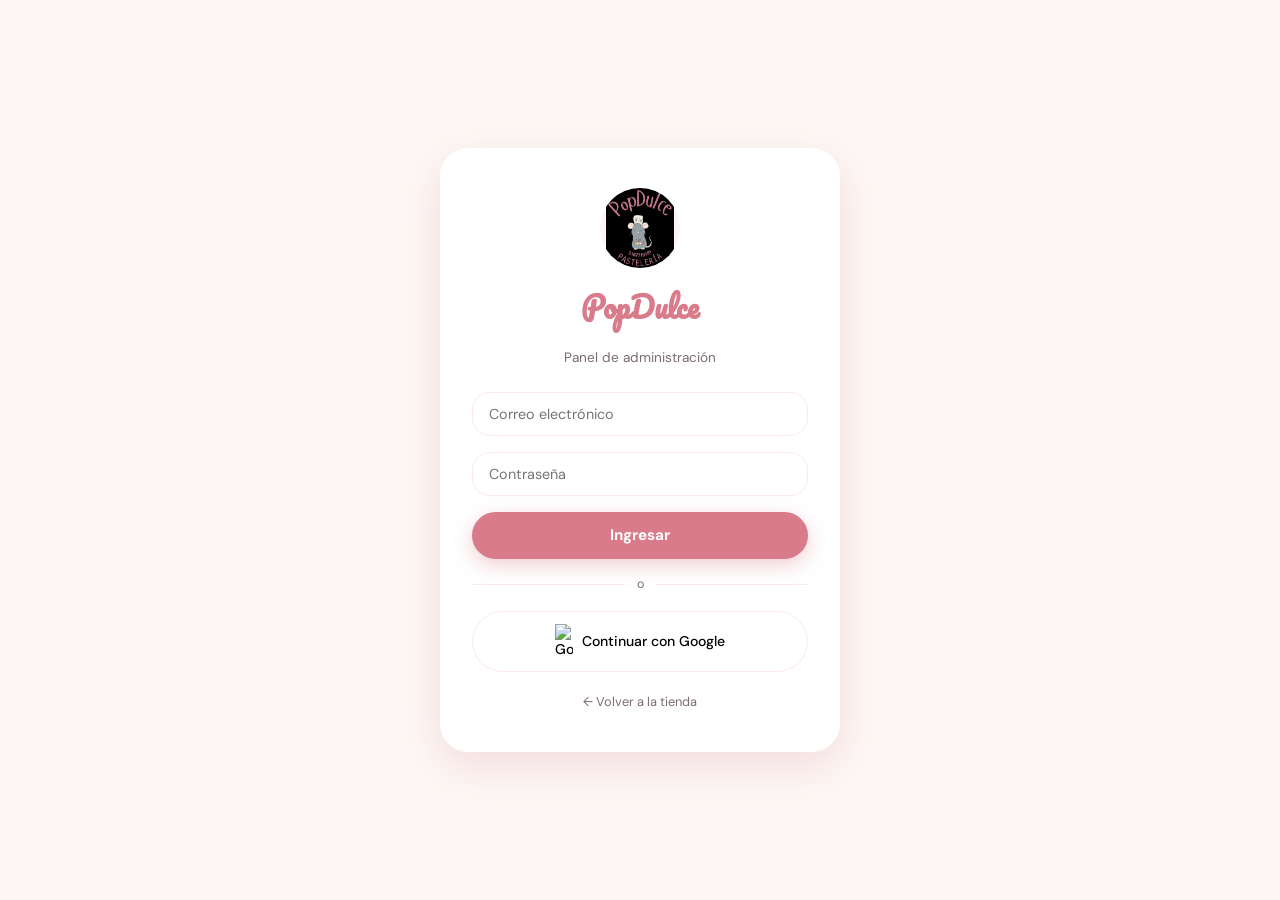
==== admin.html @ 3c5b5a9a "Add files via upload" ====
<!DOCTYPE html>
<html lang="es">
<head>
  <meta charset="UTF-8" />
  <meta name="viewport" content="width=device-width, initial-scale=1.0" />
  <title>PopDulce – Admin</title>
  <link rel="icon" type="image/png" href="assets/logo.png" />
  <link href="https://fonts.googleapis.com/css2?family=Playfair+Display:ital,wght@0,400;0,700;1,400&family=DM+Sans:wght@300;400;500;600&family=Pacifico&display=swap" rel="stylesheet" />
  <link rel="stylesheet" href="css/main.css" />
  <link rel="stylesheet" href="css/admin.css" />
</head>
<body class="admin-body">

  <!-- LOGIN -->
  <div id="loginGate" class="login-gate">
    <div class="login-card">
      <img src="assets/logo.png" alt="PopDulce" class="login-logo" onerror="this.style.display='none'" />
      <h1 class="login-title">PopDulce</h1>
      <p class="login-sub">Panel de administración</p>
      <div id="loginError" class="login-error" style="display:none"></div>
      <input type="email"    id="loginEmail" placeholder="Correo electrónico" class="login-input" />
      <input type="password" id="loginPass"  placeholder="Contraseña"         class="login-input" />
      <button class="btn-login" id="loginBtn">Ingresar</button>
      <div class="login-divider"><span>o</span></div>
      <button class="btn-google-login" id="googleLoginBtn">
        <img src="https://www.gstatic.com/firebasejs/ui/2.0.0/images/auth/google.svg" width="18" alt="Google" />
        Continuar con Google
      </button>
      <a href="index.html" class="login-back">← Volver a la tienda</a>
    </div>
  </div>

  <!-- DASHBOARD -->
  <div id="dashboard" class="dashboard" style="display:none">

    <!-- Mobile header -->
    <div class="admin-mobile-header">
      <span class="brand-text">PopDulce</span>
      <div style="display:flex;align-items:center;gap:.6rem">
        <span id="userInfoMobile" style="font-size:.68rem;color:rgba(255,255,255,.45)"></span>
        <button class="btn-menu-toggle" id="menuToggle">☰</button>
      </div>
    </div>

    <div class="sidebar-overlay" id="sidebarOverlay"></div>

    <!-- Sidebar -->
    <aside class="sidebar">
      <div class="sidebar-brand">
        <img src="assets/logo.png" alt="PopDulce" onerror="this.style.display='none'" />
        <span>PopDulce</span>
      </div>
      <nav class="sidebar-nav">
        <button class="nav-item active" data-panel="orders">
          <span class="nav-icon">📦</span> Pedidos
          <span class="badge-count" id="pendingBadge"></span>
        </button>
        <button class="nav-item" data-panel="products">
          <span class="nav-icon">🍰</span> Productos
        </button>
        <button class="nav-item" data-panel="stories">
          <span class="nav-icon">📸</span> Stories
        </button>
        <button class="nav-item" data-panel="analytics">
          <span class="nav-icon">📊</span> Estadísticas
        </button>
      </nav>
      <div class="sidebar-footer">
        <div class="user-info" id="userInfoSidebar"></div>
        <button class="btn-logout" id="logoutBtn">Cerrar sesión</button>
        <a href="index.html" style="font-size:.75rem;color:rgba(255,255,255,.3);padding:.3rem .5rem;display:block">← Ver tienda</a>
      </div>
    </aside>

    <!-- Content -->
    <main class="main-content">

      <!-- PEDIDOS -->
      <section class="panel" id="panel-orders">
        <div class="panel-header">
          <h2>Pedidos</h2>
          <select id="orderFilter" class="filter-select">
            <option value="pending">Pendientes</option>
            <option value="approved">Aprobados</option>
            <option value="rejected">Rechazados</option>
            <option value="all">Todos</option>
          </select>
        </div>
        <div id="ordersList" class="orders-list">
          <p class="loading-text">Cargando pedidos...</p>
        </div>
      </section>

      <!-- PRODUCTOS -->
      <section class="panel" id="panel-products" style="display:none">
        <div class="panel-header">
          <h2>Productos</h2>
          <button class="btn-panel-action" id="newProductBtn">+ Nuevo producto</button>
        </div>
        <div id="adminProductsList" class="admin-products-list">
          <p class="loading-text">Cargando productos...</p>
        </div>

        <!-- Product form -->
        <div class="product-form-overlay" id="productFormOverlay" style="display:none">
          <div class="product-form-modal">
            <h3 id="productFormTitle">Nuevo Producto</h3>
            <input type="hidden" id="editProductId" />
            <div class="form-grid">
              <div class="form-group">
                <label>Nombre *</label>
                <input type="text" id="fp-name" placeholder="Ej: Torta de Fresas" />
              </div>
              <div class="form-group">
                <label>Categoría *</label>
                <input type="text" id="fp-category" placeholder="Ej: Tortas"
                       list="categorySuggestions" autocomplete="off" />
                <datalist id="categorySuggestions"></datalist>
              </div>
              <div class="form-group">
                <label>Precio (COP) *</label>
                <input type="number" id="fp-price" placeholder="65000" />
              </div>
              <div class="form-group">
                <label>Precio original (tachado)</label>
                <input type="number" id="fp-original-price" placeholder="Opcional" />
              </div>
              <div class="form-group form-full">
                <label>Descripción</label>
                <textarea id="fp-description" rows="3" placeholder="Describe el producto..."></textarea>
              </div>
              <div class="form-group form-full">
                <label>URL de imagen (Drive, Imgur, Cloudinary…)</label>
                <input type="url" id="fp-image" placeholder="https://drive.google.com/file/d/..." />
                <small>Pega el enlace de Drive tal cual. La conversión es automática.</small>
              </div>
              <div class="form-group">
                <label>Emoji (sin imagen)</label>
                <input type="text" id="fp-emoji" placeholder="🎂" maxlength="4" />
              </div>
              <div class="form-group">
                <label>Insignia</label>
                <select id="fp-badge">
                  <option value="">Sin insignia</option>
                  <option value="New">Nuevo</option>
                  <option value="Popular">Popular</option>
                  <option value="Sale">Oferta</option>
                </select>
              </div>
              <div class="form-group">
                <label>Orden en catálogo</label>
                <input type="number" id="fp-order" placeholder="1" />
              </div>
              <div class="form-group" style="justify-content:flex-end">
                <label style="flex-direction:row;align-items:center;gap:.45rem;text-transform:none;letter-spacing:0">
                  <input type="checkbox" id="fp-active" checked />
                  Visible en catálogo
                </label>
              </div>
            </div>
            <div class="form-actions">
              <button class="btn-cancel" id="cancelProductForm">Cancelar</button>
              <button class="btn-save"   id="saveProductBtn">Guardar</button>
            </div>
          </div>
        </div>
      </section>

      <!-- STORIES -->
      <section class="panel" id="panel-stories" style="display:none">
        <div class="panel-header">
          <h2>Stories / Estados</h2>
          <button class="btn-panel-action" id="newStoryBtn">+ Nueva story</button>
        </div>
        <div id="adminStoriesList" class="admin-stories-list">
          <p class="loading-text">Cargando stories...</p>
        </div>

        <!-- Story form -->
        <div class="product-form-overlay" id="storyFormOverlay" style="display:none">
          <div class="product-form-modal">
            <h3 id="storyFormTitle">Nueva Story</h3>
            <input type="hidden" id="editStoryId" />
            <div class="form-grid">
              <div class="form-group">
                <label>Título</label>
                <input type="text" id="sf-title" placeholder="Oferta del día 🎂" />
              </div>
              <div class="form-group">
                <label>Tipo</label>
                <select id="sf-type">
                  <option value="image">Imagen</option>
                  <option value="video">Video</option>
                </select>
              </div>
              <div class="form-group form-full">
                <label>Caption</label>
                <textarea id="sf-caption" rows="2" placeholder="Texto que aparece en la story"></textarea>
              </div>
              <div class="form-group form-full">
                <label>URL de imagen / thumbnail</label>
                <input type="url" id="sf-thumbnail" placeholder="https://drive.google.com/file/d/..." />
              </div>
              <div class="form-group form-full">
                <label>URL de video (solo si tipo = video)</label>
                <input type="url" id="sf-video" placeholder="https://..." />
              </div>
              <div class="form-group">
                <label>Botón CTA – texto</label>
                <input type="text" id="sf-cta-text" placeholder="Ver más" />
              </div>
              <div class="form-group">
                <label>Botón CTA – URL</label>
                <input type="url" id="sf-cta-url" placeholder="https://..." />
              </div>
              <div class="form-group">
                <label>Emoji (sin imagen)</label>
                <input type="text" id="sf-emoji" placeholder="🎂" maxlength="4" />
              </div>
              <div class="form-group" style="justify-content:flex-end">
                <label style="flex-direction:row;align-items:center;gap:.45rem;text-transform:none;letter-spacing:0">
                  <input type="checkbox" id="sf-active" checked />
                  Activa
                </label>
              </div>
            </div>
            <div class="form-actions">
              <button class="btn-cancel" id="cancelStoryForm">Cancelar</button>
              <button class="btn-save"   id="saveStoryBtn">Guardar</button>
            </div>
          </div>
        </div>
      </section>

      <!-- ANALYTICS -->
      <section class="panel" id="panel-analytics" style="display:none">
        <div class="panel-header">
          <h2>Estadísticas</h2>
          <select id="analyticsMonth" class="filter-select"></select>
        </div>
        <div id="analyticsContent">
          <p class="loading-text">Selecciona el mes en el selector de arriba.</p>
        </div>
      </section>

    </main>
  </div>

  <!-- Firebase + admin -->
  <script type="module">
    import { initializeApp } from "https://www.gstatic.com/firebasejs/10.12.0/firebase-app.js";
    import { getFirestore }  from "https://www.gstatic.com/firebasejs/10.12.0/firebase-firestore.js";
    import { getAuth }       from "https://www.gstatic.com/firebasejs/10.12.0/firebase-auth.js";
    import FIREBASE_CONFIG   from './js/firebase-config.js';

    const app    = initializeApp(FIREBASE_CONFIG);
    window._db   = getFirestore(app);
    window._auth = getAuth(app);

    const { initAdmin } = await import('./js/admin.js');
    initAdmin();
  </script>
</body>
</html>
---- css/main.css ----
/* =====================================================
   PopDulce – main.css  (v2)
   ===================================================== */

@import url('https://fonts.googleapis.com/css2?family=Playfair+Display:ital,wght@0,400;0,700;1,400&family=DM+Sans:wght@300;400;500;600&family=Pacifico&display=swap');

:root {
  --rose:        #f2a7b0;
  --rose-deep:   #d97b8a;
  --rose-light:  #fce8ea;
  --rose-pale:   #fff4f5;
  --lavender:    #c5a3d4;
  --lavender-lt: #ede0f5;
  --cream:       #fdf8f5;
  --caramel:     #e8a87c;
  --mint:        #a8d8b9;
  --charcoal:    #2e2228;
  --warm-gray:   #7d6b72;
  --white:       #ffffff;

  --font-display: 'Playfair Display', serif;
  --font-fancy:   'Pacifico', cursive;
  --font-body:    'DM Sans', sans-serif;

  --radius-sm: 10px;
  --radius-md: 18px;
  --radius-lg: 28px;
  --radius-xl: 999px;

  --shadow-soft: 0 4px 20px rgba(210,120,140,.10);
  --shadow-card: 0 6px 28px rgba(58,46,53,.09);
  --shadow-pop:  0 14px 44px rgba(210,120,140,.22);

  --transition:        .22s cubic-bezier(.34,1.56,.64,1);
  --transition-smooth: .28s ease;
}

*, *::before, *::after { box-sizing:border-box; margin:0; padding:0; }
html { scroll-behavior:smooth; font-size:16px; }
body {
  font-family: var(--font-body);
  color: var(--charcoal);
  background: var(--cream);
  overflow-x: hidden;
  line-height: 1.6;
  min-height: 100vh;
}
img { max-width:100%; display:block; }
a   { text-decoration:none; color:inherit; }
button { cursor:pointer; border:none; background:none; font-family:inherit; }

/* ── BG blobs ── */
.bg-blobs { position:fixed; inset:0; pointer-events:none; z-index:0; overflow:hidden; }
.blob { position:absolute; border-radius:50%; filter:blur(90px); opacity:.3; }
.blob-1 { width:560px; height:560px; background:radial-gradient(circle,var(--rose-light),transparent 70%); top:-160px; right:-80px; animation:blobDrift 20s ease-in-out infinite alternate; }
.blob-2 { width:460px; height:460px; background:radial-gradient(circle,var(--lavender-lt),transparent 70%); bottom:60px; left:-120px; animation:blobDrift 26s ease-in-out infinite alternate-reverse; }
.blob-3 { width:320px; height:320px; background:radial-gradient(circle,#fde9cc,transparent 70%); top:50%; left:38%; animation:blobDrift 17s ease-in-out infinite alternate; }
@keyframes blobDrift {
  from { transform:translate(0,0) scale(1); }
  to   { transform:translate(40px,30px) scale(1.08); }
}

/* ── Header ── */
.site-header {
  position:sticky; top:0; z-index:100;
  background:rgba(253,248,245,.92);
  backdrop-filter:blur(18px);
  -webkit-backdrop-filter:blur(18px);
  border-bottom:1px solid rgba(242,167,176,.18);
}
.header-inner {
  max-width:1240px; margin:0 auto;
  padding:.7rem 2rem;
  display:flex; align-items:center; gap:2rem;
}
.logo-link { display:flex; align-items:center; gap:.55rem; flex-shrink:0; }
.logo-img  { width:42px; height:42px; object-fit:contain; border-radius:50%; background:var(--rose-pale); }
.logo-text { font-family:var(--font-fancy); font-size:1.35rem; color:var(--rose-deep); }
.main-nav  { display:flex; gap:1.8rem; margin-left:auto; }
.main-nav a {
  font-size:.88rem; font-weight:500; color:var(--warm-gray);
  transition:color var(--transition-smooth); position:relative; white-space:nowrap;
}
.main-nav a::after {
  content:''; position:absolute; bottom:-2px; left:0;
  width:0; height:2px; background:var(--rose-deep); border-radius:2px;
  transition:width var(--transition-smooth);
}
.main-nav a:hover { color:var(--rose-deep); }
.main-nav a:hover::after { width:100%; }

.header-actions { display:flex; align-items:center; gap:.7rem; }
.cart-btn {
  position:relative; width:40px; height:40px; border-radius:50%;
  background:var(--rose-pale); border:1.5px solid var(--rose);
  display:flex; align-items:center; justify-content:center;
  color:var(--rose-deep); transition:background var(--transition-smooth), transform var(--transition);
}
.cart-btn:hover { background:var(--rose); color:#fff; transform:scale(1.1); }
.cart-btn svg { width:17px; height:17px; }
.cart-count {
  position:absolute; top:-4px; right:-4px;
  background:var(--rose-deep); color:#fff;
  border-radius:50%; width:17px; height:17px;
  font-size:.6rem; font-weight:700;
  display:flex; align-items:center; justify-content:center;
  border:2px solid var(--cream);
}
.admin-link { font-size:1.05rem; opacity:.35; transition:opacity var(--transition-smooth); padding:.2rem; }
.admin-link:hover { opacity:1; }

.hamburger {
  display:none; flex-direction:column; gap:5px;
  width:36px; height:36px; align-items:center; justify-content:center;
  border-radius:var(--radius-sm); background:var(--rose-pale);
  transition:background var(--transition-smooth);
}
.hamburger:hover { background:var(--rose-light); }
.hamburger span { display:block; width:18px; height:2px; background:var(--rose-deep); border-radius:2px; transition:all .3s ease; }
.hamburger.open span:nth-child(1) { transform:translateY(7px) rotate(45deg); }
.hamburger.open span:nth-child(2) { opacity:0; }
.hamburger.open span:nth-child(3) { transform:translateY(-7px) rotate(-45deg); }

.mobile-nav {
  display:none; position:fixed; inset:0; top:68px;
  background:rgba(253,248,245,.98); backdrop-filter:blur(20px);
  z-index:99; flex-direction:column; padding:1.5rem; gap:.4rem;
  animation:slideDown .22s ease;
}
.mobile-nav.open { display:flex; }
@keyframes slideDown { from{opacity:0;transform:translateY(-8px)} to{opacity:1;transform:translateY(0)} }
.mobile-nav a {
  font-size:1.1rem; font-weight:500; color:var(--charcoal);
  padding:.9rem 1.1rem; border-radius:var(--radius-md);
  transition:background var(--transition-smooth),color var(--transition-smooth);
  border-bottom:1px solid var(--rose-pale);
}
.mobile-nav a:hover { background:var(--rose-pale); color:var(--rose-deep); }

/* ── Section header ── */
.section-header {
  display:flex; align-items:center; gap:1rem; flex-wrap:wrap;
  max-width:1240px; margin:0 auto 2rem; padding:0 2rem;
}
.section-header h2 { font-family:var(--font-display); font-size:clamp(1.5rem,3vw,2.1rem); color:var(--charcoal); }
.section-header h2 em { color:var(--rose-deep); font-style:italic; }

/* ── Buttons ── */
.btn-primary {
  display:inline-flex; align-items:center; gap:.45rem;
  padding:.8rem 2rem; background:var(--rose-deep); color:#fff;
  border-radius:var(--radius-xl); font-weight:600; font-size:.92rem;
  transition:transform var(--transition), box-shadow var(--transition-smooth);
  box-shadow:0 6px 20px rgba(217,123,138,.38);
}
.btn-primary:hover { transform:translateY(-3px) scale(1.02); box-shadow:0 10px 28px rgba(217,123,138,.48); }

.btn-whatsapp {
  display:inline-flex; align-items:center; gap:.55rem;
  padding:.8rem 1.9rem; background:#25D366; color:#fff;
  border-radius:var(--radius-xl); font-weight:600; font-size:.92rem;
  transition:transform var(--transition), box-shadow var(--transition-smooth);
  box-shadow:0 6px 20px rgba(37,211,102,.28);
}
.btn-whatsapp svg { width:19px; height:19px; }
.btn-whatsapp:hover { transform:translateY(-2px); box-shadow:0 10px 26px rgba(37,211,102,.42); }

/* ── Footer ── */
.site-footer { background:var(--charcoal); color:rgba(255,255,255,.65); padding:2.5rem 2rem; }
.footer-inner { max-width:1240px; margin:0 auto; text-align:center; display:flex; flex-direction:column; gap:.5rem; }
.footer-brand { font-family:var(--font-fancy); font-size:1.3rem; color:var(--rose); }
.footer-brand span { font-family:var(--font-body); font-size:.85rem; opacity:.55; margin-left:.4rem; font-weight:300; }
.footer-contact { font-size:.85rem; }
.footer-copy { font-size:.78rem; opacity:.45; }

/* ── Cart Drawer ── */
.cart-overlay {
  position:fixed; inset:0; background:rgba(46,34,40,.55);
  backdrop-filter:blur(4px); z-index:200;
  opacity:0; pointer-events:none; transition:opacity var(--transition-smooth);
}
.cart-overlay.active { opacity:1; pointer-events:auto; }
.cart-drawer {
  position:fixed; top:0; right:0; bottom:0;
  width:min(400px,96vw); background:var(--cream);
  z-index:201; display:flex; flex-direction:column;
  box-shadow:-8px 0 40px rgba(58,46,53,.18);
  transform:translateX(100%); transition:transform var(--transition-smooth);
}
.cart-drawer.open { transform:translateX(0); }
.cart-header {
  display:flex; align-items:center; justify-content:space-between;
  padding:1.3rem 1.4rem .9rem; border-bottom:1px solid var(--rose-light);
}
.cart-header h3 { font-family:var(--font-display); font-size:1.25rem; color:var(--charcoal); }
.cart-header button {
  width:30px; height:30px; border-radius:50%; background:var(--rose-pale);
  color:var(--warm-gray); font-size:.85rem;
  display:flex; align-items:center; justify-content:center;
  transition:background var(--transition-smooth);
}
.cart-header button:hover { background:var(--rose); color:#fff; }
.cart-body { flex:1; overflow-y:auto; padding:.9rem 1.4rem; display:flex; flex-direction:column; gap:.75rem; }
.cart-empty { text-align:center; color:var(--warm-gray); font-size:.88rem; margin-top:3rem; line-height:1.9; }
.cart-item {
  display:grid; grid-template-columns:50px 1fr auto; gap:.7rem; align-items:center;
  padding:.7rem; background:#fff; border-radius:var(--radius-md); box-shadow:var(--shadow-soft);
}
.cart-item-img { width:50px; height:50px; border-radius:var(--radius-sm); object-fit:cover; }
.cart-item-name  { font-weight:500; font-size:.87rem; line-height:1.3; }
.cart-item-qty   { font-size:.78rem; color:var(--warm-gray); margin-top:2px; }
.cart-item-price { font-weight:700; color:var(--rose-deep); font-size:.92rem; }
.cart-footer { padding:1rem 1.4rem 1.5rem; border-top:1px solid var(--rose-light); }
.cart-total { font-size:.95rem; color:var(--warm-gray); margin-bottom:.9rem; text-align:right; }
.cart-total strong { font-family:var(--font-display); font-size:1.35rem; color:var(--rose-deep); margin-left:.4rem; }
.client-form { display:flex; flex-direction:column; gap:.55rem; margin-bottom:.9rem; }
.client-form input {
  width:100%; padding:.7rem 1rem;
  border:1.5px solid var(--rose-light); border-radius:var(--radius-md);
  font-family:var(--font-body); font-size:.88rem;
  background:#fff; color:var(--charcoal);
  outline:none; transition:border-color var(--transition-smooth);
}
.client-form input:focus { border-color:var(--rose-deep); }
.btn-order {
  width:100%; padding:.88rem; background:#25D366; color:#fff;
  border-radius:var(--radius-xl); font-weight:700; font-size:.92rem;
  display:flex; align-items:center; justify-content:center; gap:.45rem;
  transition:transform var(--transition), box-shadow var(--transition-smooth);
  box-shadow:0 6px 20px rgba(37,211,102,.28);
}
.btn-order:hover { transform:translateY(-2px); box-shadow:0 10px 26px rgba(37,211,102,.42); }

/* ── Story modal ── */
.story-modal {
  position:fixed; inset:0; background:rgba(16,8,12,.96); z-index:300;
  display:flex; align-items:center; justify-content:center;
}
.story-progress-bar {
  position:absolute; top:14px; left:50%; transform:translateX(-50%);
  width:min(400px,90vw); height:3px;
  background:rgba(255,255,255,.22); border-radius:3px; overflow:hidden;
}
@keyframes storyProgress { from{width:0%} to{width:100%} }
.story-close {
  position:absolute; top:1rem; right:1rem;
  color:#fff; font-size:1.3rem; width:34px; height:34px; border-radius:50%;
  background:rgba(255,255,255,.14); display:flex; align-items:center; justify-content:center;
  transition:background var(--transition-smooth); z-index:2;
}
.story-close:hover { background:rgba(255,255,255,.28); }
.story-content { width:min(380px,90vw); max-height:85vh; border-radius:var(--radius-lg); overflow:hidden; position:relative; }
.story-content img { width:100%; height:85vh; object-fit:cover; }
.story-caption {
  position:absolute; bottom:0; left:0; right:0;
  padding:2rem 1.4rem 1.4rem;
  background:linear-gradient(transparent,rgba(0,0,0,.68));
  color:#fff;
}
.story-caption h4 { font-size:.98rem; font-weight:600; }
.story-caption p  { font-size:.83rem; opacity:.84; margin-top:.2rem; }
.story-prev,.story-next {
  position:absolute; top:50%; transform:translateY(-50%);
  color:#fff; font-size:2.4rem; padding:.9rem; opacity:.55;
  transition:opacity var(--transition-smooth); z-index:2;
}
.story-prev { left:.5rem; }
.story-next { right:.5rem; }
.story-prev:hover,.story-next:hover { opacity:1; }

/* ── Product modal ── */
.product-modal-overlay {
  position:fixed; inset:0; background:rgba(46,34,40,.58);
  backdrop-filter:blur(8px); z-index:250;
  display:flex; align-items:center; justify-content:center; padding:1rem;
}
.product-modal {
  background:#fff; border-radius:var(--radius-lg);
  width:min(700px,100%); max-height:90vh; overflow-y:auto;
  display:grid; grid-template-columns:1fr 1fr;
  position:relative; box-shadow:var(--shadow-pop);
}
.modal-close {
  position:absolute; top:.9rem; right:.9rem;
  width:32px; height:32px; border-radius:50%;
  background:var(--rose-pale); color:var(--warm-gray); font-size:.82rem;
  display:flex; align-items:center; justify-content:center; z-index:2;
  transition:background var(--transition-smooth);
}
.modal-close:hover { background:var(--rose); color:#fff; }
.modal-img-wrap {
  border-radius:var(--radius-lg) 0 0 var(--radius-lg); overflow:hidden;
  min-height:300px; background:var(--rose-pale);
  display:flex; align-items:center; justify-content:center; font-size:5rem;
}
.modal-img-wrap img { width:100%; height:100%; object-fit:cover; }
.modal-info { padding:1.8rem; display:flex; flex-direction:column; gap:.75rem; justify-content:center; }
.modal-cat { font-size:.72rem; text-transform:uppercase; letter-spacing:.12em; color:var(--rose-deep); font-weight:600; }
.modal-info h2 { font-family:var(--font-display); font-size:1.45rem; line-height:1.2; }
.modal-info p  { font-size:.88rem; color:var(--warm-gray); line-height:1.6; }
.modal-price-row { display:flex; align-items:center; gap:1.2rem; margin-top:.4rem; flex-wrap:wrap; }
.modal-price { font-family:var(--font-display); font-size:1.55rem; font-weight:700; color:var(--rose-deep); }
.modal-qty {
  display:flex; align-items:center; gap:.55rem;
  background:var(--rose-pale); border-radius:var(--radius-xl); padding:.28rem .55rem;
}
.qty-btn {
  width:26px; height:26px; border-radius:50%;
  background:var(--rose); color:#fff; font-size:1rem; font-weight:700;
  display:flex; align-items:center; justify-content:center;
  transition:background var(--transition-smooth);
}
.qty-btn:hover { background:var(--rose-deep); }
#qtyVal { font-weight:700; min-width:22px; text-align:center; }
.btn-add-cart {
  margin-top:auto; padding:.82rem;
  background:var(--rose-deep); color:#fff;
  border-radius:var(--radius-xl); font-weight:600; font-size:.92rem;
  transition:transform var(--transition), box-shadow var(--transition-smooth);
  box-shadow:0 6px 20px rgba(217,123,138,.38);
}
.btn-add-cart:hover { transform:translateY(-2px); box-shadow:var(--shadow-pop); }

/* ── Responsive ── */
@media (max-width:768px) {
  .main-nav { display:none; }
  .hamburger { display:flex; }
  .header-inner { padding:.7rem 1.2rem; gap:.6rem; }
  .product-modal { grid-template-columns:1fr; }
  .modal-img-wrap { border-radius:var(--radius-lg) var(--radius-lg) 0 0; min-height:200px; max-height:240px; }
}
@media (max-width:480px) {
  .logo-text { font-size:1.1rem; }
  .logo-img  { width:34px; height:34px; }
}
.visually-hidden { position:absolute; width:1px; height:1px; overflow:hidden; clip:rect(0,0,0,0); white-space:nowrap; }
---- css/admin.css ----
/* =====================================================
   PopDulce – admin.css  (v2)
   ===================================================== */

/* ── Admin body layout ── */
.admin-body { background:var(--cream); overflow-x:hidden; }

/* ── Login gate ── */
.login-gate {
  min-height:100vh; display:flex; align-items:center; justify-content:center;
  padding:1.5rem; background:var(--cream);
}
.login-card {
  background:#fff; border-radius:var(--radius-lg); padding:2.5rem 2rem;
  width:100%; max-width:400px; box-shadow:var(--shadow-pop);
  display:flex; flex-direction:column; align-items:center; gap:1rem;
}
.login-logo { width:80px; height:80px; object-fit:contain; border-radius:50%; background:var(--rose-pale); }
.login-title { font-family:var(--font-fancy); font-size:1.8rem; color:var(--rose-deep); margin-bottom:.1rem; }
.login-sub   { font-size:.85rem; color:var(--warm-gray); margin-bottom:.4rem; }
.login-error { width:100%; padding:.7rem 1rem; background:#fff0f0; color:#c0392b; border-radius:var(--radius-sm); font-size:.83rem; text-align:center; border:1px solid #f5c6c6; }
.login-input {
  width:100%; padding:.75rem 1rem;
  border:1.5px solid var(--rose-light); border-radius:var(--radius-md);
  font-family:var(--font-body); font-size:.9rem;
  background:#fff; color:var(--charcoal); outline:none;
  transition:border-color var(--transition-smooth);
}
.login-input:focus { border-color:var(--rose-deep); }
.btn-login {
  width:100%; padding:.85rem;
  background:var(--rose-deep); color:#fff;
  border-radius:var(--radius-xl); font-weight:700; font-size:.95rem;
  transition:transform var(--transition), box-shadow var(--transition-smooth);
  box-shadow:0 6px 20px rgba(217,123,138,.38);
}
.btn-login:hover { transform:translateY(-2px); box-shadow:0 10px 26px rgba(217,123,138,.48); }
.btn-login:disabled { opacity:.6; transform:none; }
.login-divider { display:flex; align-items:center; gap:.75rem; width:100%; }
.login-divider::before,.login-divider::after { content:''; flex:1; height:1px; background:var(--rose-light); }
.login-divider span { font-size:.78rem; color:var(--warm-gray); }
.btn-google-login {
  width:100%; padding:.78rem; background:#fff;
  border:1.5px solid var(--rose-light); border-radius:var(--radius-xl);
  font-size:.88rem; font-weight:500; display:flex; align-items:center; justify-content:center; gap:.6rem;
  transition:border-color var(--transition-smooth), box-shadow var(--transition-smooth);
}
.btn-google-login:hover { border-color:var(--rose); box-shadow:var(--shadow-soft); }
.btn-google-login:disabled { opacity:.6; }
.login-back { font-size:.8rem; color:var(--warm-gray); margin-top:.25rem; }
.login-back:hover { color:var(--rose-deep); }

/* ── Dashboard layout ── */
.dashboard { display:grid; grid-template-columns:240px 1fr; min-height:100vh; }

.admin-mobile-header {
  display:none; position:fixed; top:0; left:0; right:0; z-index:50;
  background:var(--charcoal); padding:.75rem 1.2rem;
  flex-direction:row; align-items:center; justify-content:space-between;
}
.brand-text { font-family:var(--font-fancy); font-size:1.2rem; color:var(--rose); }
.btn-menu-toggle {
  width:34px; height:34px; border-radius:var(--radius-sm);
  background:rgba(255,255,255,.12); color:#fff; font-size:1.1rem;
  display:flex; align-items:center; justify-content:center;
  transition:background var(--transition-smooth);
}
.btn-menu-toggle:hover { background:rgba(255,255,255,.22); }

.sidebar-overlay {
  display:none; position:fixed; inset:0; z-index:59;
  background:rgba(0,0,0,.5); backdrop-filter:blur(2px);
}
.sidebar-overlay.visible { display:block; }

/* ── Sidebar ── */
.sidebar {
  position:sticky; top:0; height:100vh; overflow-y:auto;
  background:var(--charcoal); display:flex; flex-direction:column;
  padding:0; z-index:60;
}
.sidebar-brand {
  display:flex; align-items:center; gap:.65rem;
  padding:1.4rem 1.4rem 1rem;
  border-bottom:1px solid rgba(255,255,255,.07);
}
.sidebar-brand img { width:36px; height:36px; border-radius:50%; object-fit:contain; background:var(--rose-pale); }
.sidebar-brand span { font-family:var(--font-fancy); font-size:1.15rem; color:var(--rose); }

.sidebar-nav { flex:1; padding:.6rem .8rem; display:flex; flex-direction:column; gap:.25rem; }
.nav-item {
  display:flex; align-items:center; gap:.65rem;
  padding:.7rem .9rem; border-radius:var(--radius-md);
  color:rgba(255,255,255,.55); font-size:.88rem; font-weight:500;
  transition:background var(--transition-smooth), color var(--transition-smooth);
  position:relative; text-align:left;
}
.nav-item:hover { background:rgba(255,255,255,.06); color:rgba(255,255,255,.85); }
.nav-item.active { background:rgba(242,167,176,.18); color:#fff; }
.nav-item .nav-icon { font-size:1rem; width:20px; text-align:center; }
.badge-count {
  margin-left:auto; background:var(--rose-deep); color:#fff;
  font-size:.65rem; font-weight:700; padding:.15rem .5rem;
  border-radius:12px; min-width:20px; text-align:center;
}

.sidebar-footer { padding:.8rem; border-top:1px solid rgba(255,255,255,.07); display:flex; flex-direction:column; gap:.5rem; }
.user-info { font-size:.72rem; color:rgba(255,255,255,.35); padding:0 .5rem; word-break:break-all; }
.btn-logout {
  padding:.6rem; border-radius:var(--radius-md);
  background:rgba(255,255,255,.06); color:rgba(255,255,255,.55); font-size:.82rem;
  transition:background var(--transition-smooth), color var(--transition-smooth);
}
.btn-logout:hover { background:rgba(255,80,80,.18); color:#ff8080; }

/* ── Main content ── */
.main-content { padding:2rem; overflow-y:auto; background:var(--cream); }

.panel { animation:heroFadeIn .3s ease both; }
.panel-header {
  display:flex; align-items:center; justify-content:space-between;
  flex-wrap:wrap; gap:.75rem; margin-bottom:1.5rem;
}
.panel-header h2 { font-family:var(--font-display); font-size:1.45rem; color:var(--charcoal); }
.filter-select {
  padding:.5rem .9rem; border:1.5px solid var(--rose-light);
  border-radius:var(--radius-xl); font-family:var(--font-body); font-size:.83rem;
  background:#fff; color:var(--charcoal); outline:none; cursor:pointer;
  transition:border-color var(--transition-smooth);
}
.filter-select:focus { border-color:var(--rose-deep); }
.btn-panel-action {
  padding:.55rem 1.2rem; background:var(--rose-deep); color:#fff;
  border-radius:var(--radius-xl); font-size:.85rem; font-weight:600;
  transition:transform var(--transition), box-shadow var(--transition-smooth);
  box-shadow:0 4px 14px rgba(217,123,138,.32);
}
.btn-panel-action:hover { transform:translateY(-2px); box-shadow:0 8px 20px rgba(217,123,138,.42); }

.loading-text { color:var(--warm-gray); font-size:.9rem; padding:1.5rem 0; }

/* ── Orders ── */
.orders-list { display:flex; flex-direction:column; gap:1rem; }
.order-card {
  background:#fff; border-radius:var(--radius-lg); padding:1.3rem 1.4rem;
  box-shadow:var(--shadow-card); border-left:4px solid var(--rose-light);
  transition:box-shadow var(--transition-smooth);
}
.order-card.pending  { border-left-color:#f0ad4e; }
.order-card.approved { border-left-color:var(--mint); }
.order-card.rejected { border-left-color:#e74c3c; }
.order-top { display:flex; align-items:flex-start; justify-content:space-between; flex-wrap:wrap; gap:.75rem; margin-bottom:.9rem; }
.order-client h4 { font-weight:600; font-size:.95rem; color:var(--charcoal); }
.order-client p  { font-size:.82rem; color:var(--warm-gray); margin-top:.15rem; }
.order-meta      { display:flex; flex-direction:column; align-items:flex-end; gap:.3rem; }
.order-status {
  display:inline-block; padding:.22rem .75rem; border-radius:20px;
  font-size:.7rem; font-weight:700; text-transform:uppercase; letter-spacing:.06em;
}
.status-pending  { background:#fff3cd; color:#856404; }
.status-approved { background:#d4edda; color:#155724; }
.status-rejected { background:#f8d7da; color:#721c24; }
.order-date { font-size:.73rem; color:var(--warm-gray); }
.order-items { font-size:.83rem; color:var(--warm-gray); margin-bottom:.9rem; line-height:1.7; }
.order-total { font-family:var(--font-display); font-size:1.15rem; font-weight:700; color:var(--rose-deep); margin-bottom:.75rem; }
.order-actions { display:flex; gap:.6rem; flex-wrap:wrap; }
.btn-approve {
  padding:.48rem 1.1rem; background:var(--mint); color:#1a5c35;
  border-radius:var(--radius-xl); font-size:.82rem; font-weight:700;
  transition:transform var(--transition);
}
.btn-approve:hover { transform:translateY(-1px); }
.btn-reject {
  padding:.48rem 1.1rem; background:#f8d7da; color:#721c24;
  border-radius:var(--radius-xl); font-size:.82rem; font-weight:700;
  transition:transform var(--transition);
}
.btn-reject:hover { transform:translateY(-1px); }
.btn-wa-client {
  padding:.48rem 1.1rem; background:#25D366; color:#fff;
  border-radius:var(--radius-xl); font-size:.82rem; font-weight:700;
  transition:transform var(--transition);
}
.btn-wa-client:hover { transform:translateY(-1px); }

/* ── Products (admin list) ── */
.admin-products-list { display:grid; grid-template-columns:repeat(auto-fill,minmax(220px,1fr)); gap:1rem; }
.admin-product-card {
  background:#fff; border-radius:var(--radius-md); overflow:hidden;
  box-shadow:var(--shadow-card); display:flex; flex-direction:column;
}
.apc-img {
  aspect-ratio:4/3; background:var(--rose-pale);
  display:flex; align-items:center; justify-content:center; font-size:2.8rem; overflow:hidden;
}
.apc-img img { width:100%; height:100%; object-fit:cover; }
.apc-info { padding:.85rem; flex:1; display:flex; flex-direction:column; gap:.3rem; }
.apc-name { font-weight:600; font-size:.9rem; color:var(--charcoal); }
.apc-cat  { font-size:.72rem; color:var(--rose-deep); font-weight:600; text-transform:uppercase; letter-spacing:.08em; }
.apc-price { font-family:var(--font-display); font-size:1rem; color:var(--rose-deep); font-weight:700; }
.apc-status { font-size:.72rem; color:var(--warm-gray); }
.apc-actions { display:flex; gap:.5rem; margin-top:.6rem; }
.btn-edit   { flex:1; padding:.42rem; background:var(--lavender-lt); color:#4a2d6a; border-radius:var(--radius-sm); font-size:.8rem; font-weight:600; transition:background var(--transition-smooth); }
.btn-edit:hover { background:var(--lavender); }
.btn-delete { padding:.42rem .7rem; background:#f8d7da; color:#721c24; border-radius:var(--radius-sm); font-size:.8rem; font-weight:600; transition:background var(--transition-smooth); }
.btn-delete:hover { background:#f5c6c6; }

/* ── Product / Story form modal ── */
.product-form-overlay {
  position:fixed; inset:0; background:rgba(46,34,40,.55);
  backdrop-filter:blur(6px); z-index:300;
  display:flex; align-items:center; justify-content:center; padding:1rem;
}
.product-form-modal {
  background:#fff; border-radius:var(--radius-lg);
  width:min(640px,100%); max-height:90vh; overflow-y:auto;
  padding:2rem; box-shadow:var(--shadow-pop);
}
.product-form-modal h3 { font-family:var(--font-display); font-size:1.3rem; color:var(--charcoal); margin-bottom:1.2rem; }
.form-grid { display:grid; grid-template-columns:1fr 1fr; gap:.85rem 1rem; }
.form-group { display:flex; flex-direction:column; gap:.35rem; }
.form-full  { grid-column:1/-1; }
.form-group label { font-size:.75rem; font-weight:600; text-transform:uppercase; letter-spacing:.07em; color:var(--warm-gray); }
.form-group input,
.form-group select,
.form-group textarea {
  padding:.65rem .9rem;
  border:1.5px solid var(--rose-light); border-radius:var(--radius-sm);
  font-family:var(--font-body); font-size:.88rem;
  background:#fff; color:var(--charcoal); outline:none;
  transition:border-color var(--transition-smooth); resize:vertical;
}
.form-group input:focus,
.form-group select:focus,
.form-group textarea:focus { border-color:var(--rose-deep); }
.form-group small { font-size:.72rem; color:var(--warm-gray); line-height:1.5; }
.form-actions { display:flex; gap:.7rem; justify-content:flex-end; margin-top:1.3rem; }
.btn-cancel { padding:.6rem 1.4rem; background:var(--rose-pale); color:var(--warm-gray); border-radius:var(--radius-xl); font-size:.88rem; font-weight:600; }
.btn-save   { padding:.6rem 1.6rem; background:var(--rose-deep); color:#fff; border-radius:var(--radius-xl); font-size:.88rem; font-weight:700; box-shadow:0 4px 14px rgba(217,123,138,.32); transition:transform var(--transition); }
.btn-save:hover { transform:translateY(-2px); }

/* ── Stories (admin) ── */
.admin-stories-list { display:grid; grid-template-columns:repeat(auto-fill,minmax(160px,1fr)); gap:1rem; }
.admin-story-card { background:#fff; border-radius:var(--radius-md); overflow:hidden; box-shadow:var(--shadow-card); }
.asc-thumb {
  aspect-ratio:9/16; background:var(--rose-pale);
  display:flex; align-items:center; justify-content:center; font-size:2.5rem; overflow:hidden;
}
.asc-thumb img { width:100%; height:100%; object-fit:cover; }
.asc-info { padding:.75rem; }
.asc-title { font-weight:600; font-size:.85rem; color:var(--charcoal); margin-bottom:.2rem; }
.asc-actions { display:flex; gap:.4rem; margin-top:.55rem; }

/* ── Analytics ── */
.analytics-grid { display:grid; grid-template-columns:repeat(auto-fill,minmax(160px,1fr)); gap:1rem; margin-bottom:1.5rem; }
.stat-card {
  background:#fff; border-radius:var(--radius-md); padding:1.2rem 1rem;
  box-shadow:var(--shadow-card); display:flex; flex-direction:column; gap:.4rem;
}
.stat-label { font-size:.72rem; text-transform:uppercase; letter-spacing:.07em; color:var(--warm-gray); font-weight:600; }
.stat-value { font-family:var(--font-display); font-size:1.55rem; font-weight:700; color:var(--charcoal); }
.stat-value.rose { color:var(--rose-deep); }

.partner-grid { display:grid; grid-template-columns:1fr 1fr; gap:1rem; }
.partner-card {
  background:#fff; border-radius:var(--radius-md); padding:1.3rem;
  box-shadow:var(--shadow-card); text-align:center;
}
.partner-card h3 { font-family:var(--font-display); font-size:1rem; margin-bottom:.6rem; color:var(--charcoal); }
.partner-amount { font-family:var(--font-display); font-size:1.55rem; font-weight:700; color:var(--rose-deep); }
.partner-pct    { font-size:.78rem; color:var(--warm-gray); margin-top:.3rem; }

.bar-chart { display:flex; flex-direction:column; gap:.6rem; }
.bar-row   { display:grid; grid-template-columns:140px 1fr 60px; gap:.7rem; align-items:center; }
.bar-label { font-size:.8rem; color:var(--charcoal); white-space:nowrap; overflow:hidden; text-overflow:ellipsis; }
.bar-track { background:var(--rose-pale); border-radius:20px; height:10px; overflow:hidden; }
.bar-fill  { height:100%; background:linear-gradient(90deg,var(--rose),var(--rose-deep)); border-radius:20px; transition:width .6s ease; }
.bar-qty   { font-size:.78rem; color:var(--warm-gray); text-align:right; }

/* ── Responsive ── */
@media (max-width:900px) {
  .dashboard { grid-template-columns:1fr; }
  .admin-mobile-header { display:flex; }
  .main-content { padding:1.2rem; margin-top:52px; }
  .sidebar {
    position:fixed; top:0; left:0; bottom:0; width:240px;
    transform:translateX(-100%); transition:transform var(--transition-smooth); z-index:60;
  }
  .sidebar.open { transform:translateX(0); }
  .partner-grid { grid-template-columns:1fr; }
  .bar-row { grid-template-columns:100px 1fr 50px; }
}
@media (max-width:520px) {
  .form-grid { grid-template-columns:1fr; }
  .form-full { grid-column:1; }
  .analytics-grid { grid-template-columns:1fr 1fr; }
  .admin-products-list { grid-template-columns:1fr 1fr; }
}
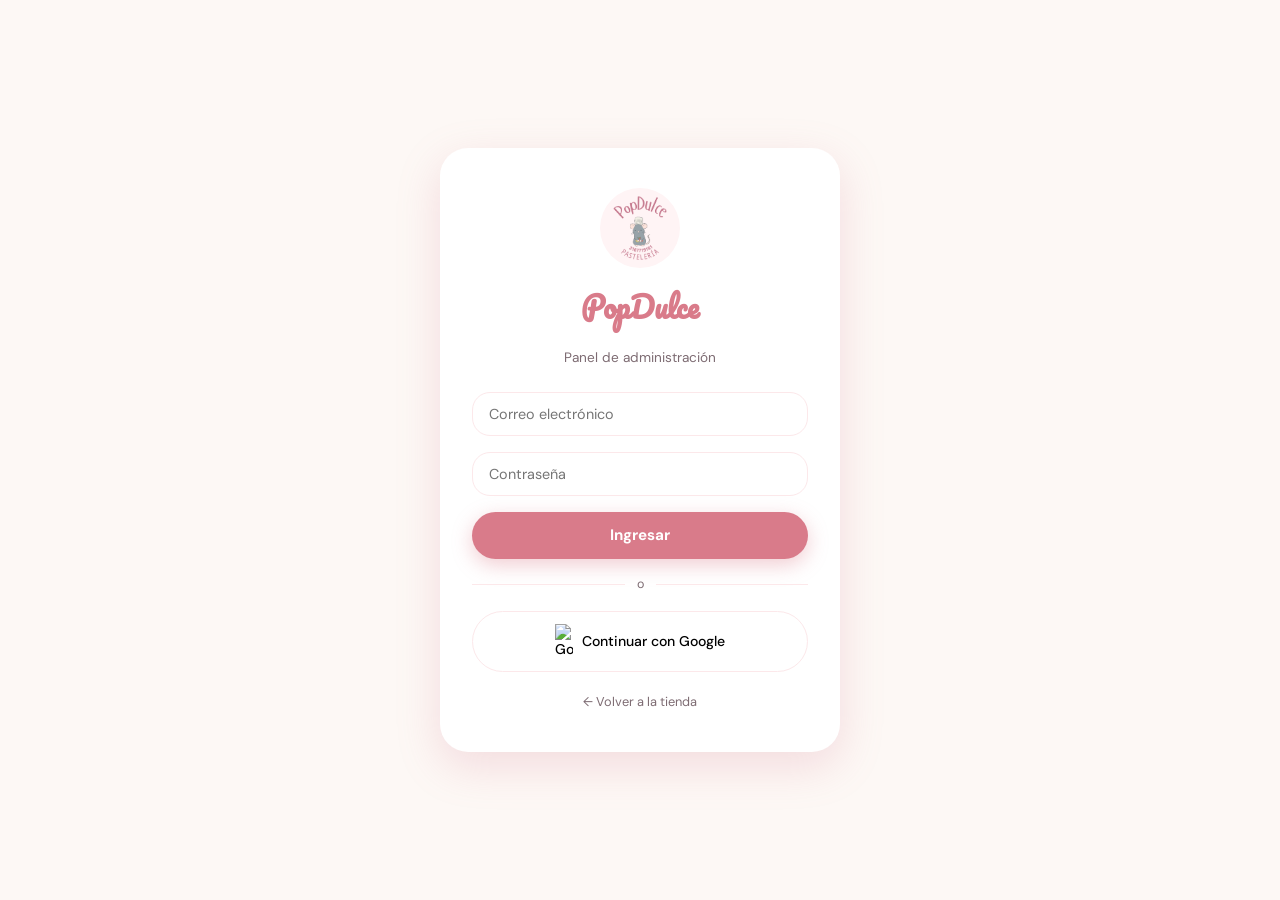
==== commit b04a1f7a: "Add files via upload" ====
--- a/admin.html
+++ b/admin.html
@@ -244,6 +244,35 @@
       </section>
 
     </main>
+
+    <!-- Bottom Navigation Bar (mobile) -->
+    <nav class="admin-bottom-nav" aria-label="Navegación admin">
+      <div class="admin-bottom-nav-inner">
+        <button class="admin-bn-item active" data-panel="orders" id="abn-orders">
+          <div class="abn-icon" style="position:relative">
+            📦
+            <span class="abn-badge" id="abnPendingBadge" style="display:none"></span>
+          </div>
+          <span>Pedidos</span>
+        </button>
+        <button class="admin-bn-item" data-panel="products" id="abn-products">
+          <div class="abn-icon">🍰</div>
+          <span>Productos</span>
+        </button>
+        <button class="admin-bn-item" data-panel="stories" id="abn-stories">
+          <div class="abn-icon">📸</div>
+          <span>Stories</span>
+        </button>
+        <button class="admin-bn-item" data-panel="analytics" id="abn-analytics">
+          <div class="abn-icon">📊</div>
+          <span>Stats</span>
+        </button>
+        <a href="index.html" class="admin-bn-item" id="abn-store">
+          <div class="abn-icon">🏪</div>
+          <span>Tienda</span>
+        </a>
+      </div>
+    </nav>
   </div>
 
   <!-- Firebase + admin -->
@@ -261,4 +290,4 @@
     initAdmin();
   </script>
 </body>
-</html>
+</html>
--- a/css/main.css
+++ b/css/main.css
@@ -231,9 +231,15 @@
 }
 .btn-order:hover { transform:translateY(-2px); box-shadow:0 10px 26px rgba(37,211,102,.42); }
 
+/* ── Candy rain canvas ── */
+#candyCanvas {
+  position:fixed; inset:0; pointer-events:none; z-index:0;
+  opacity:.55;
+}
+
 /* ── Story modal ── */
 .story-modal {
-  position:fixed; inset:0; background:rgba(16,8,12,.96); z-index:300;
+  position:fixed; inset:0; background:rgba(16,8,12,.97); z-index:300;
   display:flex; align-items:center; justify-content:center;
 }
 .story-progress-bar {
@@ -249,12 +255,39 @@
   transition:background var(--transition-smooth); z-index:2;
 }
 .story-close:hover { background:rgba(255,255,255,.28); }
-.story-content { width:min(380px,90vw); max-height:85vh; border-radius:var(--radius-lg); overflow:hidden; position:relative; }
-.story-content img { width:100%; height:85vh; object-fit:cover; }
+
+/* Story content: full viewport height on mobile, bounded on desktop */
+.story-content {
+  width:min(390px,100vw);
+  height:100dvh;
+  max-height:100dvh;
+  border-radius:0;
+  overflow:hidden;
+  position:relative;
+  display:flex; align-items:center; justify-content:center;
+  background:#000;
+}
+@media (min-width:500px) {
+  .story-content {
+    width:min(390px,90vw);
+    height:min(700px,90dvh);
+    border-radius:var(--radius-lg);
+  }
+}
+
+/* Image fills the container without cropping */
+.story-content img {
+  width:100%;
+  height:100%;
+  object-fit:contain;
+  object-position:center;
+  display:block;
+}
+
 .story-caption {
   position:absolute; bottom:0; left:0; right:0;
-  padding:2rem 1.4rem 1.4rem;
-  background:linear-gradient(transparent,rgba(0,0,0,.68));
+  padding:3rem 1.4rem 1.6rem;
+  background:linear-gradient(transparent,rgba(0,0,0,.72));
   color:#fff;
 }
 .story-caption h4 { font-size:.98rem; font-weight:600; }
@@ -321,16 +354,69 @@
 }
 .btn-add-cart:hover { transform:translateY(-2px); box-shadow:var(--shadow-pop); }
 
-/* ── Responsive ── */
+/* ── Bottom navigation bar (mobile app feel) ── */
+.bottom-nav {
+  display:none;
+  position:fixed; bottom:0; left:0; right:0; z-index:150;
+  background:rgba(253,248,245,.96);
+  backdrop-filter:blur(20px);
+  -webkit-backdrop-filter:blur(20px);
+  border-top:1px solid rgba(242,167,176,.22);
+  padding:.45rem .5rem calc(.45rem + env(safe-area-inset-bottom));
+  box-shadow:0 -4px 24px rgba(58,46,53,.09);
+}
+.bottom-nav-inner {
+  display:flex; justify-content:space-around; align-items:center;
+}
+.bottom-nav-item {
+  display:flex; flex-direction:column; align-items:center; gap:.15rem;
+  flex:1; padding:.3rem .25rem;
+  color:var(--warm-gray); font-size:.6rem; font-weight:500;
+  background:none; border:none; cursor:pointer; font-family:var(--font-body);
+  transition:color var(--transition-smooth);
+  position:relative;
+  -webkit-tap-highlight-color:transparent;
+}
+.bottom-nav-item .nav-icon-wrap {
+  width:28px; height:28px; border-radius:10px;
+  display:flex; align-items:center; justify-content:center;
+  font-size:1.15rem;
+  transition:background var(--transition-smooth), transform var(--transition);
+}
+.bottom-nav-item.active { color:var(--rose-deep); }
+.bottom-nav-item.active .nav-icon-wrap {
+  background:var(--rose-pale);
+  transform:translateY(-2px);
+}
+.bottom-nav-item:active .nav-icon-wrap { transform:scale(.9); }
+
+/* Cart button in bottom nav */
+.bottom-nav-cart { position:relative; }
+.bottom-nav-cart-badge {
+  position:absolute; top:-2px; right:-4px;
+  background:var(--rose-deep); color:#fff;
+  border-radius:50%; width:15px; height:15px;
+  font-size:.5rem; font-weight:700;
+  display:flex; align-items:center; justify-content:center;
+  border:1.5px solid var(--cream);
+}
+
+/* Responsive ── */
 @media (max-width:768px) {
   .main-nav { display:none; }
-  .hamburger { display:flex; }
+  .hamburger { display:none; }   /* replaced by bottom nav */
   .header-inner { padding:.7rem 1.2rem; gap:.6rem; }
   .product-modal { grid-template-columns:1fr; }
   .modal-img-wrap { border-radius:var(--radius-lg) var(--radius-lg) 0 0; min-height:200px; max-height:240px; }
+  .bottom-nav { display:block; }
+  /* push content above bottom nav */
+  body { padding-bottom:calc(62px + env(safe-area-inset-bottom)); }
+  .cart-btn { display:none; }   /* cart is in bottom nav now */
+  .admin-link { display:none; } /* admin in bottom nav */
+  .mobile-nav { display:none !important; } /* no longer used */
 }
 @media (max-width:480px) {
   .logo-text { font-size:1.1rem; }
   .logo-img  { width:34px; height:34px; }
 }
-.visually-hidden { position:absolute; width:1px; height:1px; overflow:hidden; clip:rect(0,0,0,0); white-space:nowrap; }
+.visually-hidden { position:absolute; width:1px; height:1px; overflow:hidden; clip:rect(0,0,0,0); white-space:nowrap; }
--- a/css/admin.css
+++ b/css/admin.css
@@ -277,11 +277,60 @@
 .bar-fill  { height:100%; background:linear-gradient(90deg,var(--rose),var(--rose-deep)); border-radius:20px; transition:width .6s ease; }
 .bar-qty   { font-size:.78rem; color:var(--warm-gray); text-align:right; }
 
+/* ── Admin bottom nav (mobile) ── */
+.admin-bottom-nav {
+  display:none;
+  position:fixed; bottom:0; left:0; right:0; z-index:150;
+  background:rgba(46,34,40,.97);
+  backdrop-filter:blur(20px);
+  -webkit-backdrop-filter:blur(20px);
+  border-top:1px solid rgba(255,255,255,.08);
+  padding:.45rem .5rem calc(.45rem + env(safe-area-inset-bottom));
+  box-shadow:0 -4px 24px rgba(0,0,0,.28);
+}
+.admin-bottom-nav-inner {
+  display:flex; justify-content:space-around; align-items:center;
+}
+.admin-bn-item {
+  display:flex; flex-direction:column; align-items:center; gap:.15rem;
+  flex:1; padding:.3rem .2rem;
+  color:rgba(255,255,255,.4); font-size:.58rem; font-weight:500;
+  background:none; border:none; cursor:pointer; font-family:var(--font-body);
+  transition:color var(--transition-smooth);
+  -webkit-tap-highlight-color:transparent;
+  text-decoration:none;
+}
+.admin-bn-item .abn-icon {
+  width:28px; height:28px; border-radius:10px;
+  display:flex; align-items:center; justify-content:center;
+  font-size:1.1rem;
+  transition:background var(--transition-smooth), transform var(--transition);
+}
+.admin-bn-item.active { color:var(--rose); }
+.admin-bn-item.active .abn-icon {
+  background:rgba(242,167,176,.15);
+  transform:translateY(-2px);
+}
+.admin-bn-item:active .abn-icon { transform:scale(.9); }
+.abn-badge {
+  position:absolute; top:-2px; right:-4px;
+  background:var(--rose-deep); color:#fff;
+  border-radius:50%; width:15px; height:15px;
+  font-size:.48rem; font-weight:700;
+  display:flex; align-items:center; justify-content:center;
+  border:1.5px solid var(--charcoal);
+}
+
 /* ── Responsive ── */
 @media (max-width:900px) {
   .dashboard { grid-template-columns:1fr; }
   .admin-mobile-header { display:flex; }
-  .main-content { padding:1.2rem; margin-top:52px; }
+  .admin-bottom-nav { display:block; }
+  /* push content above bottom nav + top mobile header */
+  .main-content {
+    padding:1.2rem 1.2rem calc(1.2rem + 62px + env(safe-area-inset-bottom));
+    margin-top:52px;
+  }
   .sidebar {
     position:fixed; top:0; left:0; bottom:0; width:240px;
     transform:translateX(-100%); transition:transform var(--transition-smooth); z-index:60;
@@ -295,4 +344,4 @@
   .form-full { grid-column:1; }
   .analytics-grid { grid-template-columns:1fr 1fr; }
   .admin-products-list { grid-template-columns:1fr 1fr; }
-}
+}
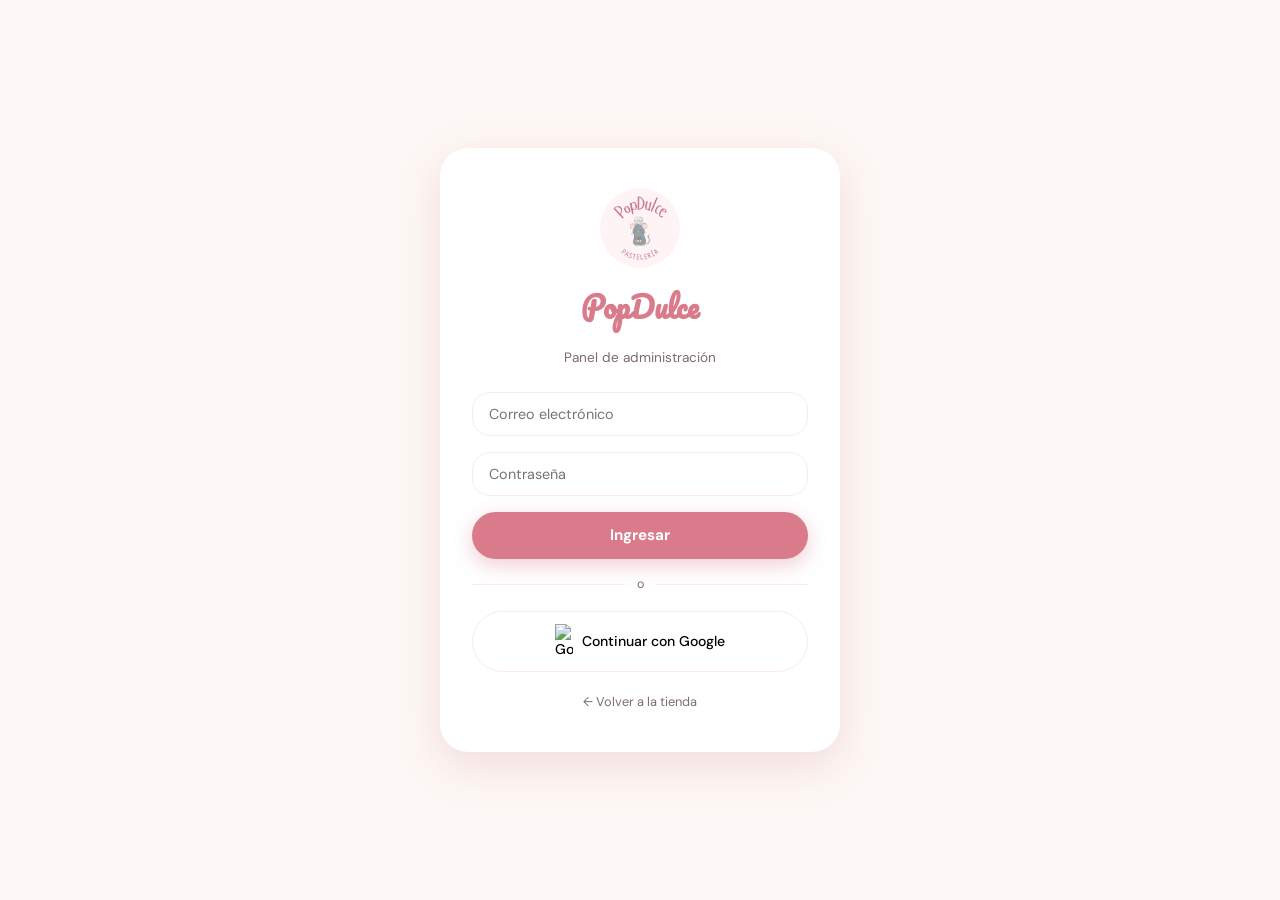
==== commit c5382dcc: "Add files via upload" ====
--- a/admin.html
+++ b/admin.html
@@ -64,9 +64,15 @@
         <button class="nav-item" data-panel="analytics">
           <span class="nav-icon">📊</span> Estadísticas
         </button>
+        <button class="nav-item" data-panel="reviews">
+          <span class="nav-icon">⭐</span> Reseñas
+        </button>
       </nav>
       <div class="sidebar-footer">
         <div class="user-info" id="userInfoSidebar"></div>
+        <button id="pwaInstallBtnAdmin" style="display:none;width:100%;margin-bottom:.5rem;padding:.55rem 1rem;border-radius:12px;border:1.5px solid rgba(255,255,255,.25);background:rgba(255,255,255,.1);color:#fff;font-family:var(--font-body);font-size:.8rem;cursor:pointer">
+          📲 Instalar app
+        </button>
         <button class="btn-logout" id="logoutBtn">Cerrar sesión</button>
         <a href="index.html" style="font-size:.75rem;color:rgba(255,255,255,.3);padding:.3rem .5rem;display:block">← Ver tienda</a>
       </div>
@@ -240,6 +246,16 @@
         </div>
         <div id="analyticsContent">
           <p class="loading-text">Selecciona el mes en el selector de arriba.</p>
+        </div>
+      </section>
+
+      <!-- RESEÑAS -->
+      <section class="panel" id="panel-reviews" style="display:none">
+        <div class="panel-header">
+          <h2>Reseñas</h2>
+        </div>
+        <div id="adminReviewsList" class="admin-reviews-list">
+          <p class="loading-text">Cargando reseñas...</p>
         </div>
       </section>
 
@@ -267,6 +283,10 @@
           <div class="abn-icon">📊</div>
           <span>Stats</span>
         </button>
+        <button class="admin-bn-item" data-panel="reviews" id="abn-reviews">
+          <div class="abn-icon">⭐</div>
+          <span>Reseñas</span>
+        </button>
         <a href="index.html" class="admin-bn-item" id="abn-store">
           <div class="abn-icon">🏪</div>
           <span>Tienda</span>
@@ -275,7 +295,6 @@
     </nav>
   </div>
 
-  <!-- Firebase + admin -->
   <script type="module">
     import { initializeApp } from "https://www.gstatic.com/firebasejs/10.12.0/firebase-app.js";
     import { getFirestore }  from "https://www.gstatic.com/firebasejs/10.12.0/firebase-firestore.js";
@@ -288,6 +307,23 @@
 
     const { initAdmin } = await import('./js/admin.js');
     initAdmin();
+
+    // ── PWA Install (admin) ────────────────────────────────────
+    let deferredPrompt = null;
+    const pwaBtn = document.getElementById('pwaInstallBtnAdmin');
+    window.addEventListener('beforeinstallprompt', e => {
+      e.preventDefault();
+      deferredPrompt = e;
+      if (pwaBtn) pwaBtn.style.display = 'block';
+    });
+    pwaBtn?.addEventListener('click', async () => {
+      if (!deferredPrompt) return;
+      deferredPrompt.prompt();
+      const { outcome } = await deferredPrompt.userChoice;
+      if (outcome === 'accepted') pwaBtn.style.display = 'none';
+      deferredPrompt = null;
+    });
+    window.addEventListener('appinstalled', () => { if (pwaBtn) pwaBtn.style.display = 'none'; });
   </script>
 </body>
 </html>
--- a/css/admin.css
+++ b/css/admin.css
@@ -344,4 +344,24 @@
   .form-full { grid-column:1; }
   .analytics-grid { grid-template-columns:1fr 1fr; }
   .admin-products-list { grid-template-columns:1fr 1fr; }
-}+}
+/* ── ADMIN REVIEWS ─────────────────────────────────────────── */
+.admin-reviews-list {
+  display: flex;
+  flex-direction: column;
+  gap: 1rem;
+}
+.admin-review-card {
+  background: #fff;
+  border-radius: var(--radius-lg);
+  padding: 1.1rem 1.3rem;
+  box-shadow: var(--shadow-card);
+  border-left: 4px solid #ddd;
+}
+.admin-review-card.approved { border-left-color: #4caf50; }
+.admin-review-card.pending  { border-left-color: #f0ad4e; }
+.arc-stars { color: #f5a623; font-size: 1rem; margin-bottom: .4rem; letter-spacing: 2px; }
+.arc-text  { font-style: italic; font-size: .88rem; color: var(--charcoal); margin-bottom: .4rem; line-height: 1.55; }
+.arc-author { font-size: .8rem; color: var(--warm-gray); margin-bottom: .45rem; }
+.arc-status { font-size: .75rem; margin-bottom: .6rem; }
+.arc-actions { display: flex; gap: .5rem; flex-wrap: wrap; }
